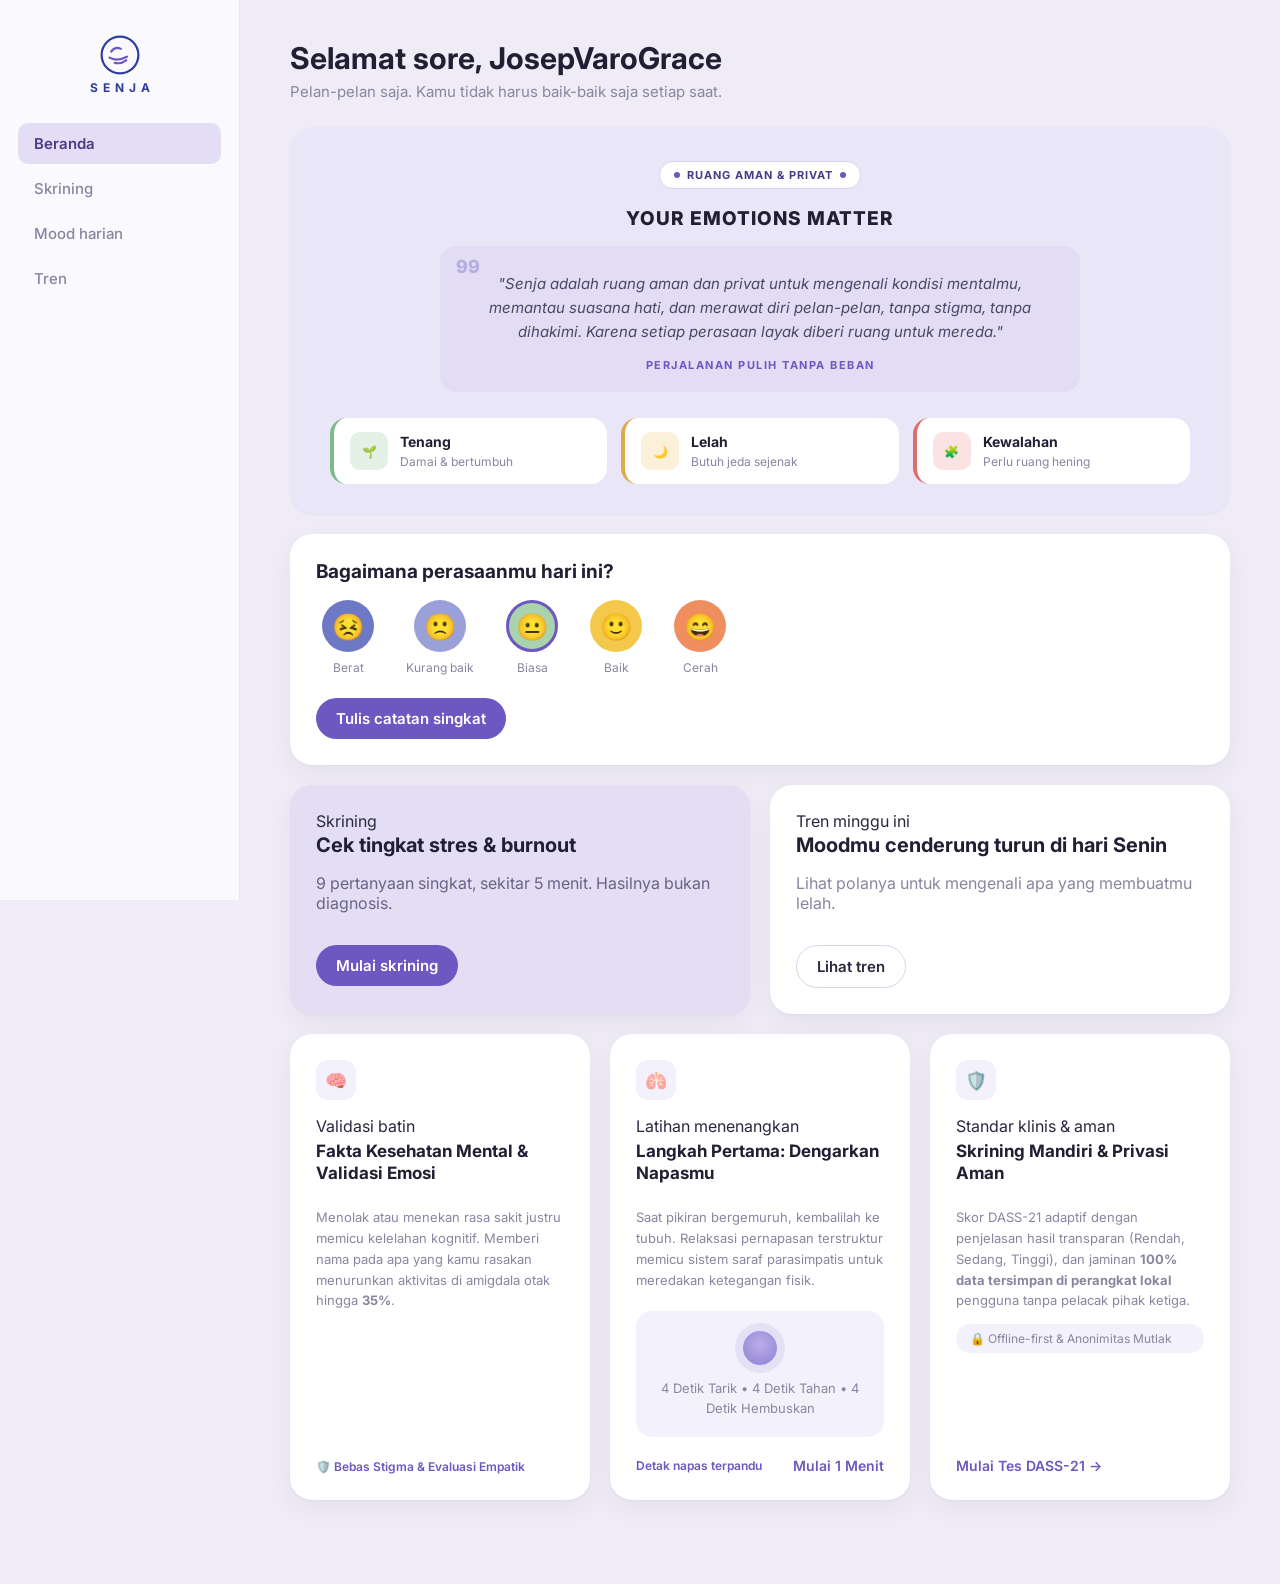
==== index.html @ 93cf0454 "Rapikan struktur folder & tambahkan penyimpanan lokal - Pindahkan CSS ke css/ dan JS ke js/ agar pat" ====
<!DOCTYPE html>
<html lang="id">
<head>
  <meta charset="UTF-8" />
  <meta name="viewport" content="width=device-width, initial-scale=1.0" />
  <title>SENJA — Beranda</title>
  <link rel="preconnect" href="https://fonts.googleapis.com" />
  <link rel="preconnect" href="https://fonts.gstatic.com" crossorigin />
  <link href="https://fonts.googleapis.com/css2?family=Inter:wght@400;500;600;700;800&display=swap" rel="stylesheet" />
  <link rel="stylesheet" href="css/theme.css" />
  <link rel="stylesheet" href="css/home.css" />
</head>
<body data-page="beranda">
  <div class="app">
    <!-- Sidebar -->
    <aside class="sidebar">
      <div class="brand">
        <svg class="logo" viewBox="0 0 48 48" fill="none" xmlns="http://www.w3.org/2000/svg" aria-hidden="true">
          <circle cx="24" cy="24" r="21" stroke="#2f3e9e" stroke-width="2.5"/>
          <path d="M14 20c3-4 7-5 11-3M12 27c5 3 12 3 20-1M18 33c4 1 9 0 13-3" stroke="#6d57c0" stroke-width="2.5" stroke-linecap="round"/>
        </svg>
        <span class="brand-name">SENJA</span>
      </div>
      <nav class="nav">
        <a href="index.html" data-nav="beranda">Beranda</a>
        <a href="skrining.html" data-nav="skrining">Skrining</a>
        <a href="mood.html" data-nav="mood">Mood harian</a>
        <a href="tren.html" data-nav="tren">Tren</a>
      </nav>
    </aside>

    <!-- Main -->
    <main class="main">
      <div class="main-inner">
        <header class="page-head">
          <h1>Selamat sore, JosepVaroGrace</h1>
          <p>Pelan-pelan saja. Kamu tidak harus baik-baik saja setiap saat.</p>
        </header>

        <!-- Hero -->
        <section class="card hero">
          <div class="badge"><span class="dot"></span> Ruang Aman &amp; Privat <span class="dot"></span></div>
          <h2 class="hero-title">YOUR EMOTIONS MATTER</h2>
          <blockquote class="quote">
            <span class="quote-mark">99</span>
            <p>"Senja adalah ruang aman dan privat untuk mengenali kondisi mentalmu, memantau
              suasana hati, dan merawat diri pelan-pelan, tanpa stigma, tanpa dihakimi. Karena setiap
              perasaan layak diberi ruang untuk mereda."</p>
            <div class="quote-foot">Perjalanan pulih tanpa beban</div>
          </blockquote>

          <div class="status-cards">
            <div class="status-card calm">
              <span class="status-ico">🌱</span>
              <div><strong>Tenang</strong><span>Damai &amp; bertumbuh</span></div>
            </div>
            <div class="status-card tired">
              <span class="status-ico">🌙</span>
              <div><strong>Lelah</strong><span>Butuh jeda sejenak</span></div>
            </div>
            <div class="status-card over">
              <span class="status-ico">🧩</span>
              <div><strong>Kewalahan</strong><span>Perlu ruang hening</span></div>
            </div>
          </div>
        </section>

        <!-- Mood picker -->
        <section class="card mood-picker-card">
          <h2>Bagaimana perasaanmu hari ini?</h2>
          <div class="moods" id="homeMoods">
            <button class="mood" data-mood="berat"><span class="face m1">😣</span><span class="label">Berat</span></button>
            <button class="mood" data-mood="kurang"><span class="face m2">🙁</span><span class="label">Kurang baik</span></button>
            <button class="mood active" data-mood="biasa"><span class="face m3">😐</span><span class="label">Biasa</span></button>
            <button class="mood" data-mood="baik"><span class="face m4">🙂</span><span class="label">Baik</span></button>
            <button class="mood" data-mood="cerah"><span class="face m5">😄</span><span class="label">Cerah</span></button>
          </div>
          <a href="mood.html" class="btn btn-primary" style="margin-top:22px">Tulis catatan singkat</a>
        </section>

        <!-- Promo cards -->
        <section class="grid-2 promos">
          <div class="card promo-soft">
            <div class="eyebrow">Skrining</div>
            <h3>Cek tingkat stres &amp; burnout</h3>
            <p class="muted">9 pertanyaan singkat, sekitar 5 menit. Hasilnya bukan diagnosis.</p>
            <a href="skrining.html" class="btn btn-primary">Mulai skrining</a>
          </div>
          <div class="card">
            <div class="eyebrow">Tren minggu ini</div>
            <h3>Moodmu cenderung turun di hari Senin</h3>
            <p class="muted">Lihat polanya untuk mengenali apa yang membuatmu lelah.</p>
            <a href="tren.html" class="btn btn-ghost">Lihat tren</a>
          </div>
        </section>

        <!-- Info cards -->
        <section class="grid-3 info-cards">
          <article class="card info-card">
            <span class="info-ico">🧠</span>
            <div class="eyebrow">Validasi batin</div>
            <h4>Fakta Kesehatan Mental &amp; Validasi Emosi</h4>
            <p class="muted small">Menolak atau menekan rasa sakit justru memicu kelelahan kognitif.
              Memberi nama pada apa yang kamu rasakan menurunkan aktivitas di amigdala otak hingga <strong>35%</strong>.</p>
            <div class="info-foot">🛡️ Bebas Stigma &amp; Evaluasi Empatik</div>
          </article>

          <article class="card info-card">
            <span class="info-ico">🫁</span>
            <div class="eyebrow">Latihan menenangkan</div>
            <h4>Langkah Pertama: Dengarkan Napasmu</h4>
            <p class="muted small">Saat pikiran bergemuruh, kembalilah ke tubuh. Relaksasi pernapasan
              terstruktur memicu sistem saraf parasimpatis untuk meredakan ketegangan fisik.</p>
            <div class="breath-box">
              <div class="breath-dot"></div>
              <span class="small muted">4 Detik Tarik • 4 Detik Tahan • 4 Detik Hembuskan</span>
            </div>
            <div class="info-foot between"><span>Detak napas terpandu</span><a class="link-arrow" href="#">Mulai 1 Menit</a></div>
          </article>

          <article class="card info-card">
            <span class="info-ico">🛡️</span>
            <div class="eyebrow">Standar klinis &amp; aman</div>
            <h4>Skrining Mandiri &amp; Privasi Aman</h4>
            <p class="muted small">Skor DASS-21 adaptif dengan penjelasan hasil transparan
              (Rendah, Sedang, Tinggi), dan jaminan <strong>100% data tersimpan di perangkat lokal</strong>
              pengguna tanpa pelacak pihak ketiga.</p>
            <div class="info-pill">🔒 Offline-first &amp; Anonimitas Mutlak</div>
            <div class="info-foot"><a class="link-arrow" href="skrining.html">Mulai Tes DASS-21 →</a></div>
          </article>
        </section>
      </div>
    </main>
  </div>

  <script src="js/store.js"></script>
  <script src="js/app.js"></script>
  <script>SENJA.singleSelect("#homeMoods", ".mood");</script>
</body>
</html>
---- css/theme.css ----
/* SENJA — shared theme, layout, and components */

:root {
  /* Palette */
  --bg-app: #efecf7;          /* app background (lavender) */
  --bg-sidebar: #faf9fd;      /* sidebar background */
  --bg-card: #ffffff;         /* card surfaces */
  --bg-hero: #e9e6f7;         /* hero / soft purple panels */
  --bg-soft: #f3f1fb;         /* soft fills */
  --bg-amber: #fdeede;        /* warm/amber side panels */

  --primary: #6d57c0;         /* purple brand */
  --primary-dark: #5a46a8;
  --primary-700: #4a3b86;
  --accent-blue: #2f3e9e;     /* deep heading blue */

  --text: #2b2740;            /* main text */
  --text-strong: #211f33;
  --text-muted: #8a85a0;      /* secondary text */
  --text-faint: #a7a3bb;

  --line: #e8e5f1;            /* borders */
  --line-strong: #d9d4ec;

  --calm: #7fb98a;            /* green "tenang" */
  --tired: #e0a94a;           /* amber "lelah" */
  --over: #e06d6d;            /* red "kewalahan" */

  --radius-sm: 10px;
  --radius: 16px;
  --radius-lg: 22px;
  --radius-pill: 999px;

  --shadow-card: 0 1px 2px rgba(45, 38, 86, 0.04), 0 8px 24px rgba(45, 38, 86, 0.06);
  --shadow-soft: 0 1px 2px rgba(45, 38, 86, 0.05);

  --sidebar-w: 240px;
  --content-max: 940px;

  --font: "Inter", -apple-system, BlinkMacSystemFont, "Segoe UI", Roboto, Helvetica, Arial, sans-serif;
}

* { box-sizing: border-box; }

html, body {
  margin: 0;
  padding: 0;
  font-family: var(--font);
  color: var(--text);
  background: var(--bg-app);
  -webkit-font-smoothing: antialiased;
  text-rendering: optimizeLegibility;
}

a { color: inherit; text-decoration: none; }

/* ---------- App shell ---------- */
.app {
  display: flex;
  min-height: 100vh;
}

.sidebar {
  width: var(--sidebar-w);
  flex: 0 0 var(--sidebar-w);
  background: var(--bg-sidebar);
  border-right: 1px solid var(--line);
  padding: 26px 18px;
  position: sticky;
  top: 0;
  height: 100vh;
}

.brand {
  display: flex;
  flex-direction: column;
  align-items: center;
  gap: 4px;
  padding: 8px 0 28px;
}
.brand .logo {
  width: 42px;
  height: 42px;
}
.brand .brand-name {
  font-size: 12px;
  letter-spacing: 5px;
  font-weight: 700;
  color: var(--accent-blue);
  padding-left: 5px;
}

.nav {
  display: flex;
  flex-direction: column;
  gap: 4px;
}
.nav a {
  display: block;
  padding: 11px 16px;
  border-radius: var(--radius-sm);
  color: var(--text-muted);
  font-size: 15px;
  font-weight: 500;
  transition: background 0.15s, color 0.15s;
}
.nav a:hover { background: var(--bg-soft); color: var(--text); }
.nav a.active {
  background: #e4def5;
  color: var(--primary-700);
  font-weight: 600;
}

.main {
  flex: 1;
  padding: 40px 48px 64px;
  min-width: 0;
}
.main-inner { max-width: var(--content-max); margin: 0 auto; }

/* ---------- Headings ---------- */
.page-head { margin-bottom: 26px; }
.page-head .eyebrow {
  font-size: 12px;
  letter-spacing: 1.5px;
  font-weight: 700;
  color: var(--primary);
  text-transform: uppercase;
  margin-bottom: 6px;
}
.page-head h1 {
  font-size: 30px;
  line-height: 1.2;
  margin: 0 0 6px;
  color: var(--text-strong);
  font-weight: 700;
}
.page-head p { margin: 0; color: var(--text-muted); font-size: 15px; }

/* ---------- Cards ---------- */
.card {
  background: var(--bg-card);
  border-radius: var(--radius-lg);
  box-shadow: var(--shadow-card);
  padding: 26px;
}
.card h2 { margin: 0 0 16px; font-size: 19px; color: var(--text-strong); }

/* ---------- Buttons ---------- */
.btn {
  display: inline-flex;
  align-items: center;
  gap: 8px;
  border: none;
  cursor: pointer;
  font-family: inherit;
  font-size: 15px;
  font-weight: 600;
  padding: 11px 20px;
  border-radius: var(--radius-pill);
  transition: background 0.15s, transform 0.08s, box-shadow 0.15s;
}
.btn:active { transform: translateY(1px); }
.btn-primary { background: var(--primary); color: #fff; }
.btn-primary:hover { background: var(--primary-dark); }
.btn-ghost { background: #ffffff; color: var(--text); border: 1px solid var(--line-strong); }
.btn-ghost:hover { background: var(--bg-soft); }
.btn-muted { background: #e4def5; color: var(--primary-700); }
.btn-muted:hover { background: #d8d0ee; }

/* ---------- Chips / pills ---------- */
.chip {
  display: inline-flex;
  align-items: center;
  padding: 7px 15px;
  border-radius: var(--radius-pill);
  background: var(--bg-soft);
  color: var(--text-muted);
  font-size: 13px;
  font-weight: 500;
  border: 1px solid transparent;
  cursor: pointer;
  user-select: none;
}
.chip.active { background: var(--primary); color: #fff; }

.badge {
  display: inline-flex;
  align-items: center;
  gap: 7px;
  padding: 6px 14px;
  border-radius: var(--radius-pill);
  background: #ffffff;
  border: 1px solid var(--line-strong);
  color: var(--primary-700);
  font-size: 11px;
  letter-spacing: 1px;
  font-weight: 700;
  text-transform: uppercase;
}
.badge .dot { width: 6px; height: 6px; border-radius: 50%; background: var(--primary); }

/* ---------- Emoji mood picker ---------- */
.moods { display: flex; gap: 20px; }
.mood {
  display: flex;
  flex-direction: column;
  align-items: center;
  gap: 8px;
  cursor: pointer;
  background: none;
  border: none;
  font-family: inherit;
}
.mood .face {
  width: 52px;
  height: 52px;
  border-radius: 50%;
  display: grid;
  place-items: center;
  font-size: 26px;
  border: 3px solid transparent;
  transition: transform 0.12s, border-color 0.12s;
}
.mood:hover .face { transform: translateY(-2px); }
.mood.active .face { border-color: var(--primary); }
.mood .label { font-size: 12px; color: var(--text-muted); }

.face.m1 { background: #6d79c4; }
.face.m2 { background: #9aa0d8; }
.face.m3 { background: #a9d3ac; }
.face.m4 { background: #f4c84a; }
.face.m5 { background: #ef8f5f; }

/* ---------- Grid helpers ---------- */
.grid-2 { display: grid; grid-template-columns: 1fr 1fr; gap: 20px; }
.grid-3 { display: grid; grid-template-columns: repeat(3, 1fr); gap: 20px; }
.stack { display: flex; flex-direction: column; gap: 20px; }
.row { display: flex; gap: 12px; align-items: center; }

.side-layout { display: grid; grid-template-columns: 1.6fr 1fr; gap: 20px; align-items: start; }

/* ---------- Misc text ---------- */
.muted { color: var(--text-muted); }
.small { font-size: 13px; }
.link-arrow { color: var(--primary); font-weight: 600; font-size: 14px; }

@media (max-width: 860px) {
  .sidebar { display: none; }
  .main { padding: 24px; }
  .grid-2, .grid-3, .side-layout { grid-template-columns: 1fr; }
}
---- css/home.css ----
/* Beranda (Home) page styles */

.main > .main-inner > section { margin-bottom: 20px; }

/* Hero */
.hero {
  background: var(--bg-hero);
  text-align: center;
  padding: 34px 40px 30px;
  box-shadow: var(--shadow-soft);
}
.hero .badge { margin: 0 auto 18px; }
.hero-title {
  font-size: 42px;
  letter-spacing: 1px;
  font-weight: 800;
  color: var(--accent-blue);
  margin: 0 0 22px;
}
.quote {
  position: relative;
  margin: 0 auto 26px;
  max-width: 640px;
  background: #e2ddf4;
  border-radius: var(--radius);
  padding: 26px 30px 20px;
}
.quote p {
  margin: 0 0 14px;
  font-style: italic;
  color: #4b4668;
  font-size: 15px;
  line-height: 1.6;
}
.quote-mark {
  position: absolute;
  top: 10px;
  left: 16px;
  font-weight: 800;
  color: #b7aee0;
  font-size: 18px;
}
.quote-foot {
  font-size: 11px;
  letter-spacing: 1.5px;
  font-weight: 700;
  color: var(--primary);
  text-transform: uppercase;
}

.status-cards { display: grid; grid-template-columns: repeat(3, 1fr); gap: 14px; }
.status-card {
  display: flex;
  align-items: center;
  gap: 12px;
  background: #fff;
  border-radius: var(--radius);
  padding: 14px 16px;
  text-align: left;
  border-left: 4px solid var(--line);
}
.status-card.calm { border-left-color: var(--calm); }
.status-card.tired { border-left-color: var(--tired); }
.status-card.over { border-left-color: var(--over); }
.status-ico {
  width: 38px; height: 38px;
  border-radius: 10px;
  display: grid; place-items: center;
  font-size: 18px;
  background: var(--bg-soft);
}
.status-card.calm .status-ico { background: #e4f1e6; }
.status-card.tired .status-ico { background: #fbf0da; }
.status-card.over .status-ico { background: #fbe3e3; }
.status-card strong { display: block; font-size: 14px; color: var(--text-strong); }
.status-card span { font-size: 12px; color: var(--text-muted); }

/* Mood picker card */
.mood-picker-card .moods { margin-top: 4px; }

/* Promo cards */
.promos h3 { margin: 2px 0 10px; font-size: 20px; color: var(--text-strong); }
.promos .btn { margin-top: 16px; }
.promo-soft { background: #e4def5; }
.promo-soft .muted { color: #6a6388; }

/* Info cards */
.info-card { display: flex; flex-direction: column; }
.info-ico {
  width: 40px; height: 40px;
  border-radius: 12px;
  display: grid; place-items: center;
  background: var(--bg-soft);
  font-size: 18px;
  margin-bottom: 16px;
}
.info-card h4 { margin: 4px 0 10px; font-size: 17px; color: var(--text-strong); line-height: 1.3; }
.info-card p { line-height: 1.6; }
.info-foot {
  margin-top: auto;
  padding-top: 16px;
  font-size: 12px;
  color: var(--primary);
  font-weight: 600;
}
.info-foot.between { display: flex; justify-content: space-between; align-items: center; }
.breath-box {
  background: var(--bg-soft);
  border-radius: var(--radius);
  padding: 20px;
  text-align: center;
  margin: 8px 0 4px;
}
.breath-dot {
  width: 34px; height: 34px; margin: 0 auto 12px;
  border-radius: 50%;
  background: radial-gradient(circle at 50% 40%, #b9aee6, #8f7fd4);
  box-shadow: 0 0 0 8px rgba(143, 127, 212, 0.15);
  animation: breathe 4s ease-in-out infinite;
}
@keyframes breathe {
  0%, 100% { transform: scale(0.85); opacity: 0.8; }
  50% { transform: scale(1.1); opacity: 1; }
}
.info-pill {
  display: inline-flex;
  align-items: center;
  gap: 6px;
  background: var(--bg-soft);
  color: var(--text-muted);
  border-radius: var(--radius-pill);
  padding: 7px 14px;
  font-size: 12px;
  margin-bottom: 4px;
}
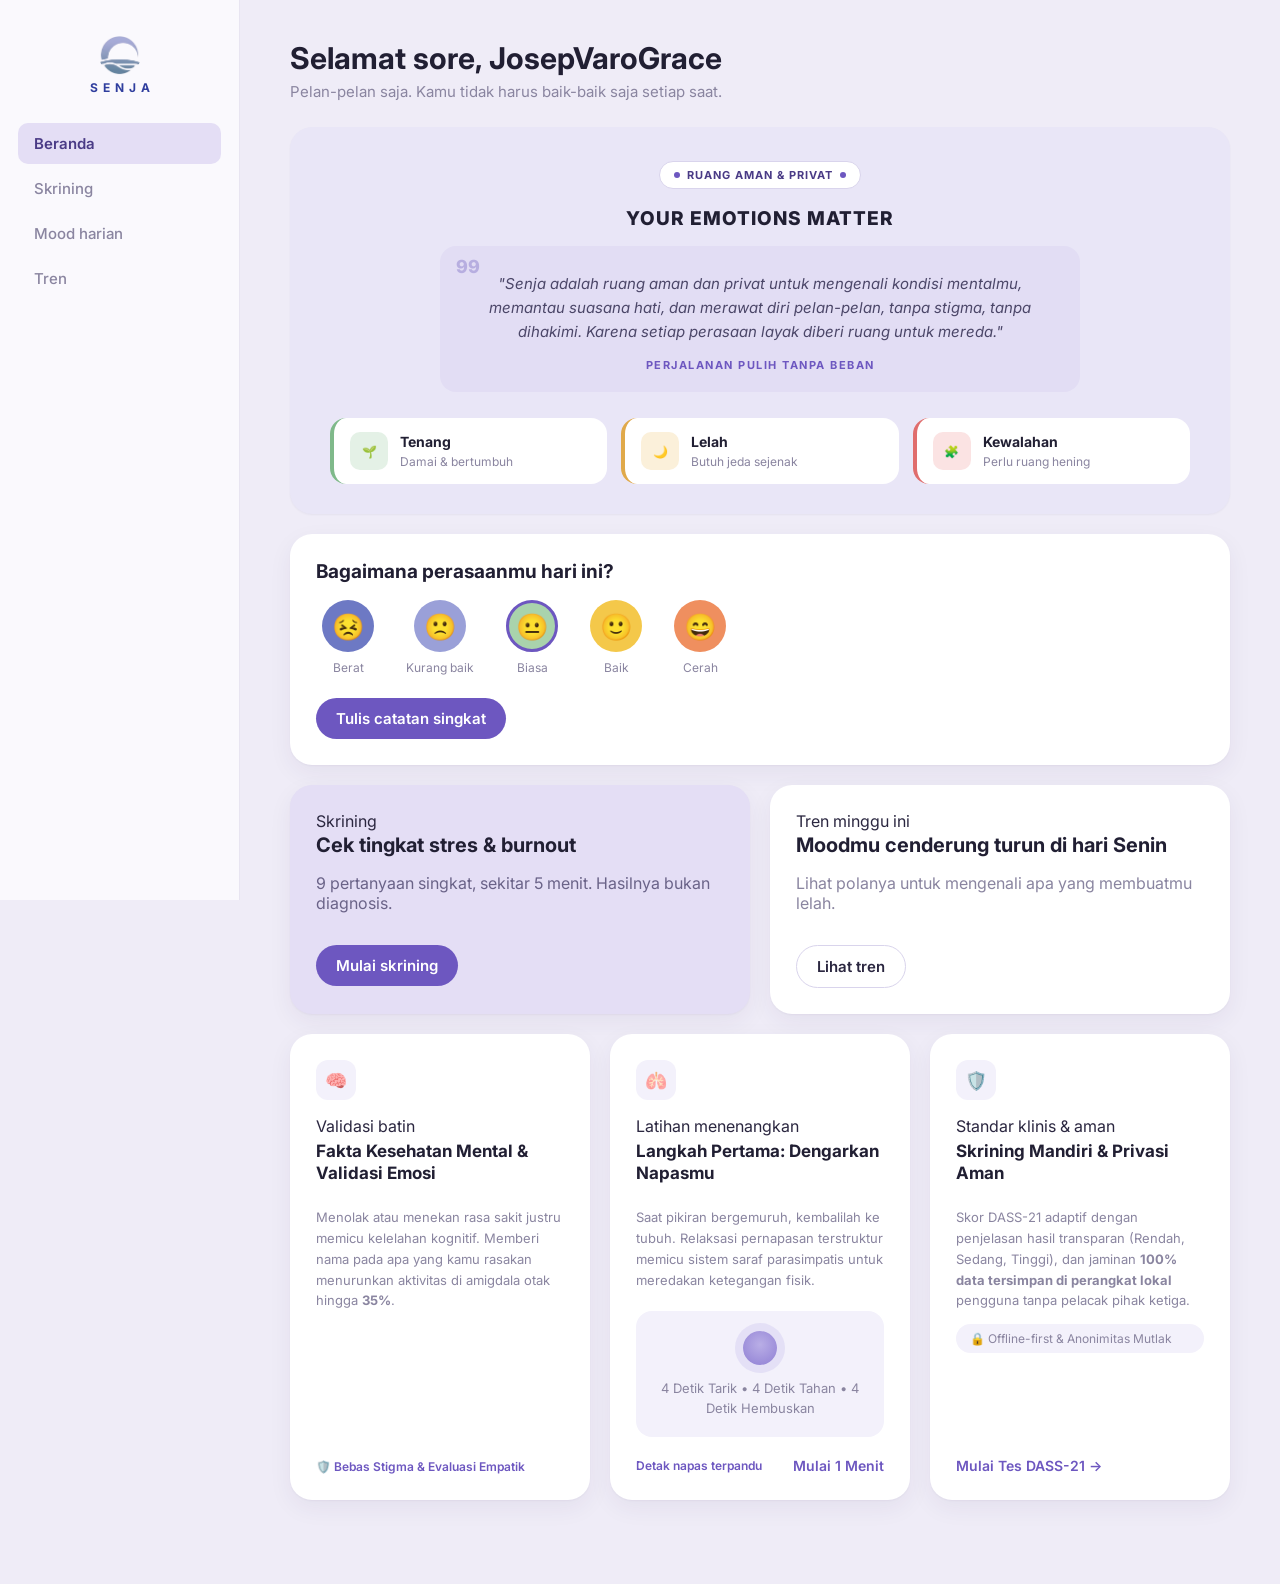
==== commit 3eab407f: "Merge pull request #2 from Varochella/rapih-fitur penyimpanan local dan perbaikan" ====
--- a/index.html
+++ b/index.html
@@ -15,12 +15,10 @@
     <!-- Sidebar -->
     <aside class="sidebar">
       <div class="brand">
-        <svg class="logo" viewBox="0 0 48 48" fill="none" xmlns="http://www.w3.org/2000/svg" aria-hidden="true">
-          <circle cx="24" cy="24" r="21" stroke="#2f3e9e" stroke-width="2.5"/>
-          <path d="M14 20c3-4 7-5 11-3M12 27c5 3 12 3 20-1M18 33c4 1 9 0 13-3" stroke="#6d57c0" stroke-width="2.5" stroke-linecap="round"/>
-        </svg>
+        <img class="logo" src="assets/logo.png" alt="Logo SENJA" />
         <span class="brand-name">SENJA</span>
       </div>
+
       <nav class="nav">
         <a href="index.html" data-nav="beranda">Beranda</a>
         <a href="skrining.html" data-nav="skrining">Skrining</a>
@@ -52,7 +50,7 @@
           <div class="status-cards">
             <div class="status-card calm">
               <span class="status-ico">🌱</span>
-              <div><strong>Tenang</strong><span>Damai &amp; bertumbuh</span></div>
+              <div><strong>Tenang</strong><span>Damai & bertumbuh</span></div>
             </div>
             <div class="status-card tired">
               <span class="status-ico">🌙</span>
@@ -82,7 +80,7 @@
         <section class="grid-2 promos">
           <div class="card promo-soft">
             <div class="eyebrow">Skrining</div>
-            <h3>Cek tingkat stres &amp; burnout</h3>
+            <h3>Cek tingkat stres & burnout</h3>
             <p class="muted">9 pertanyaan singkat, sekitar 5 menit. Hasilnya bukan diagnosis.</p>
             <a href="skrining.html" class="btn btn-primary">Mulai skrining</a>
           </div>
@@ -99,7 +97,7 @@
           <article class="card info-card">
             <span class="info-ico">🧠</span>
             <div class="eyebrow">Validasi batin</div>
-            <h4>Fakta Kesehatan Mental &amp; Validasi Emosi</h4>
+            <h4>Fakta Kesehatan Mental & Validasi Emosi</h4>
             <p class="muted small">Menolak atau menekan rasa sakit justru memicu kelelahan kognitif.
               Memberi nama pada apa yang kamu rasakan menurunkan aktivitas di amigdala otak hingga <strong>35%</strong>.</p>
             <div class="info-foot">🛡️ Bebas Stigma &amp; Evaluasi Empatik</div>
@@ -111,21 +109,21 @@
             <h4>Langkah Pertama: Dengarkan Napasmu</h4>
             <p class="muted small">Saat pikiran bergemuruh, kembalilah ke tubuh. Relaksasi pernapasan
               terstruktur memicu sistem saraf parasimpatis untuk meredakan ketegangan fisik.</p>
-            <div class="breath-box">
-              <div class="breath-dot"></div>
-              <span class="small muted">4 Detik Tarik • 4 Detik Tahan • 4 Detik Hembuskan</span>
+            <div class="breath-box" id="breathBox">
+              <div class="breath-dot" id="breathDot"></div>
+              <span class="small muted" id="breathLabel">4 Detik Tarik • 4 Detik Tahan • 4 Detik Hembuskan</span>
             </div>
-            <div class="info-foot between"><span>Detak napas terpandu</span><a class="link-arrow" href="#">Mulai 1 Menit</a></div>
+            <div class="info-foot between"><span>Detak napas terpandu</span><a class="link-arrow" href="#" id="breathBtn" role="button">Mulai 1 Menit</a></div>
           </article>
 
           <article class="card info-card">
             <span class="info-ico">🛡️</span>
-            <div class="eyebrow">Standar klinis &amp; aman</div>
-            <h4>Skrining Mandiri &amp; Privasi Aman</h4>
+            <div class="eyebrow">Standar klinis & aman</div>
+            <h4>Skrining Mandiri & Privasi Aman</h4>
             <p class="muted small">Skor DASS-21 adaptif dengan penjelasan hasil transparan
               (Rendah, Sedang, Tinggi), dan jaminan <strong>100% data tersimpan di perangkat lokal</strong>
               pengguna tanpa pelacak pihak ketiga.</p>
-            <div class="info-pill">🔒 Offline-first &amp; Anonimitas Mutlak</div>
+            <div class="info-pill">🔒 Offline-first & Anonimitas Mutlak</div>
             <div class="info-foot"><a class="link-arrow" href="skrining.html">Mulai Tes DASS-21 →</a></div>
           </article>
         </section>
@@ -135,6 +133,6 @@
 
   <script src="js/store.js"></script>
   <script src="js/app.js"></script>
-  <script>SENJA.singleSelect("#homeMoods", ".mood");</script>
+  <script src="js/home.js"></script>
 </body>
 </html>
--- a/css/theme.css
+++ b/css/theme.css
@@ -81,6 +81,8 @@
 .brand .logo {
   width: 42px;
   height: 42px;
+  border-radius: 50%;  
+  object-fit: cover;     
 }
 .brand .brand-name {
   font-size: 12px;
@@ -245,8 +247,94 @@
 .small { font-size: 13px; }
 .link-arrow { color: var(--primary); font-weight: 600; font-size: 14px; }
 
+/* ---------- Topbar & hamburger (disembunyikan di layar besar) ---------- */
+.topbar { display: none; }
+.hamburger {
+  display: inline-flex;
+  flex-direction: column;
+  justify-content: center;
+  gap: 5px;
+  width: 42px;
+  height: 42px;
+  padding: 10px;
+  border: none;
+  background: transparent;
+  cursor: pointer;
+  border-radius: var(--radius-sm);
+}
+.hamburger span {
+  display: block;
+  height: 2.5px;
+  width: 100%;
+  background: var(--primary-700);
+  border-radius: 2px;
+  transition: transform 0.25s, opacity 0.2s;
+}
+.nav-overlay { display: none; }
+
+/* ---------- Responsif ---------- */
 @media (max-width: 860px) {
-  .sidebar { display: none; }
+  .topbar {
+    display: flex;
+    align-items: center;
+    gap: 12px;
+    position: sticky;
+    top: 0;
+    z-index: 40;
+    background: var(--bg-sidebar);
+    border-bottom: 1px solid var(--line);
+    padding: 10px 16px;
+  }
+  .topbar-brand {
+    font-size: 13px;
+    letter-spacing: 5px;
+    font-weight: 700;
+    color: var(--accent-blue);
+  }
+
+  .sidebar {
+    position: fixed;
+    top: 0;
+    left: 0;
+    height: 100vh;
+    z-index: 50;
+    transform: translateX(-100%);
+    transition: transform 0.28s ease;
+    box-shadow: 0 0 40px rgba(45, 38, 86, 0.18);
+  }
+  .sidebar.open { transform: translateX(0); }
+
+  .nav-overlay {
+    display: block;
+    position: fixed;
+    inset: 0;
+    z-index: 45;
+    background: rgba(33, 31, 51, 0.4);
+    opacity: 0;
+    pointer-events: none;
+    transition: opacity 0.28s ease;
+  }
+  .nav-overlay.show { opacity: 1; pointer-events: auto; }
+
+  body.nav-open { overflow: hidden; }
+
+  body.nav-open .hamburger span:nth-child(1) { transform: translateY(7.5px) rotate(45deg); }
+  body.nav-open .hamburger span:nth-child(2) { opacity: 0; }
+  body.nav-open .hamburger span:nth-child(3) { transform: translateY(-7.5px) rotate(-45deg); }
+
   .main { padding: 24px; }
   .grid-2, .grid-3, .side-layout { grid-template-columns: 1fr; }
 }
+
+/* Tautan kembali (mis. dari sub-halaman menuju beranda) */
+.back-link {
+  display: inline-flex;
+  align-items: center;
+  gap: 6px;
+  margin-bottom: 14px;
+  color: var(--primary);
+  font-size: 14px;
+  font-weight: 600;
+  transition: color 0.15s;
+}
+.back-link:hover { color: var(--primary-dark); text-decoration: underline; }
--- a/css/home.css
+++ b/css/home.css
@@ -116,12 +116,35 @@
   border-radius: 50%;
   background: radial-gradient(circle at 50% 40%, #b9aee6, #8f7fd4);
   box-shadow: 0 0 0 8px rgba(143, 127, 212, 0.15);
+  /* Animasi lembut default saat latihan belum berjalan. */
   animation: breathe 4s ease-in-out infinite;
+  transition: transform 1s ease-in-out, box-shadow 1s ease-in-out;
 }
 @keyframes breathe {
   0%, 100% { transform: scale(0.85); opacity: 0.8; }
   50% { transform: scale(1.1); opacity: 1; }
 }
+
+/* Saat latihan aktif, animasi default dimatikan dan setiap fase
+   mengatur ukuran lingkaran lewat transition (dikendalikan home.js). */
+.breath-box.active .breath-dot { animation: none; opacity: 1; }
+.breath-dot.inhale {
+  transform: scale(1.8);
+  box-shadow: 0 0 0 14px rgba(143, 127, 212, 0.18);
+}
+.breath-dot.hold {
+  transform: scale(1.8);
+  box-shadow: 0 0 0 14px rgba(244, 200, 74, 0.25);
+}
+.breath-dot.exhale {
+  transform: scale(0.8);
+  box-shadow: 0 0 0 6px rgba(143, 127, 212, 0.12);
+}
+.breath-box.active {
+  outline: 2px solid rgba(143, 127, 212, 0.25);
+  outline-offset: 2px;
+}
+
 .info-pill {
   display: inline-flex;
   align-items: center;
@@ -132,4 +155,4 @@
   padding: 7px 14px;
   font-size: 12px;
   margin-bottom: 4px;
-}
+}
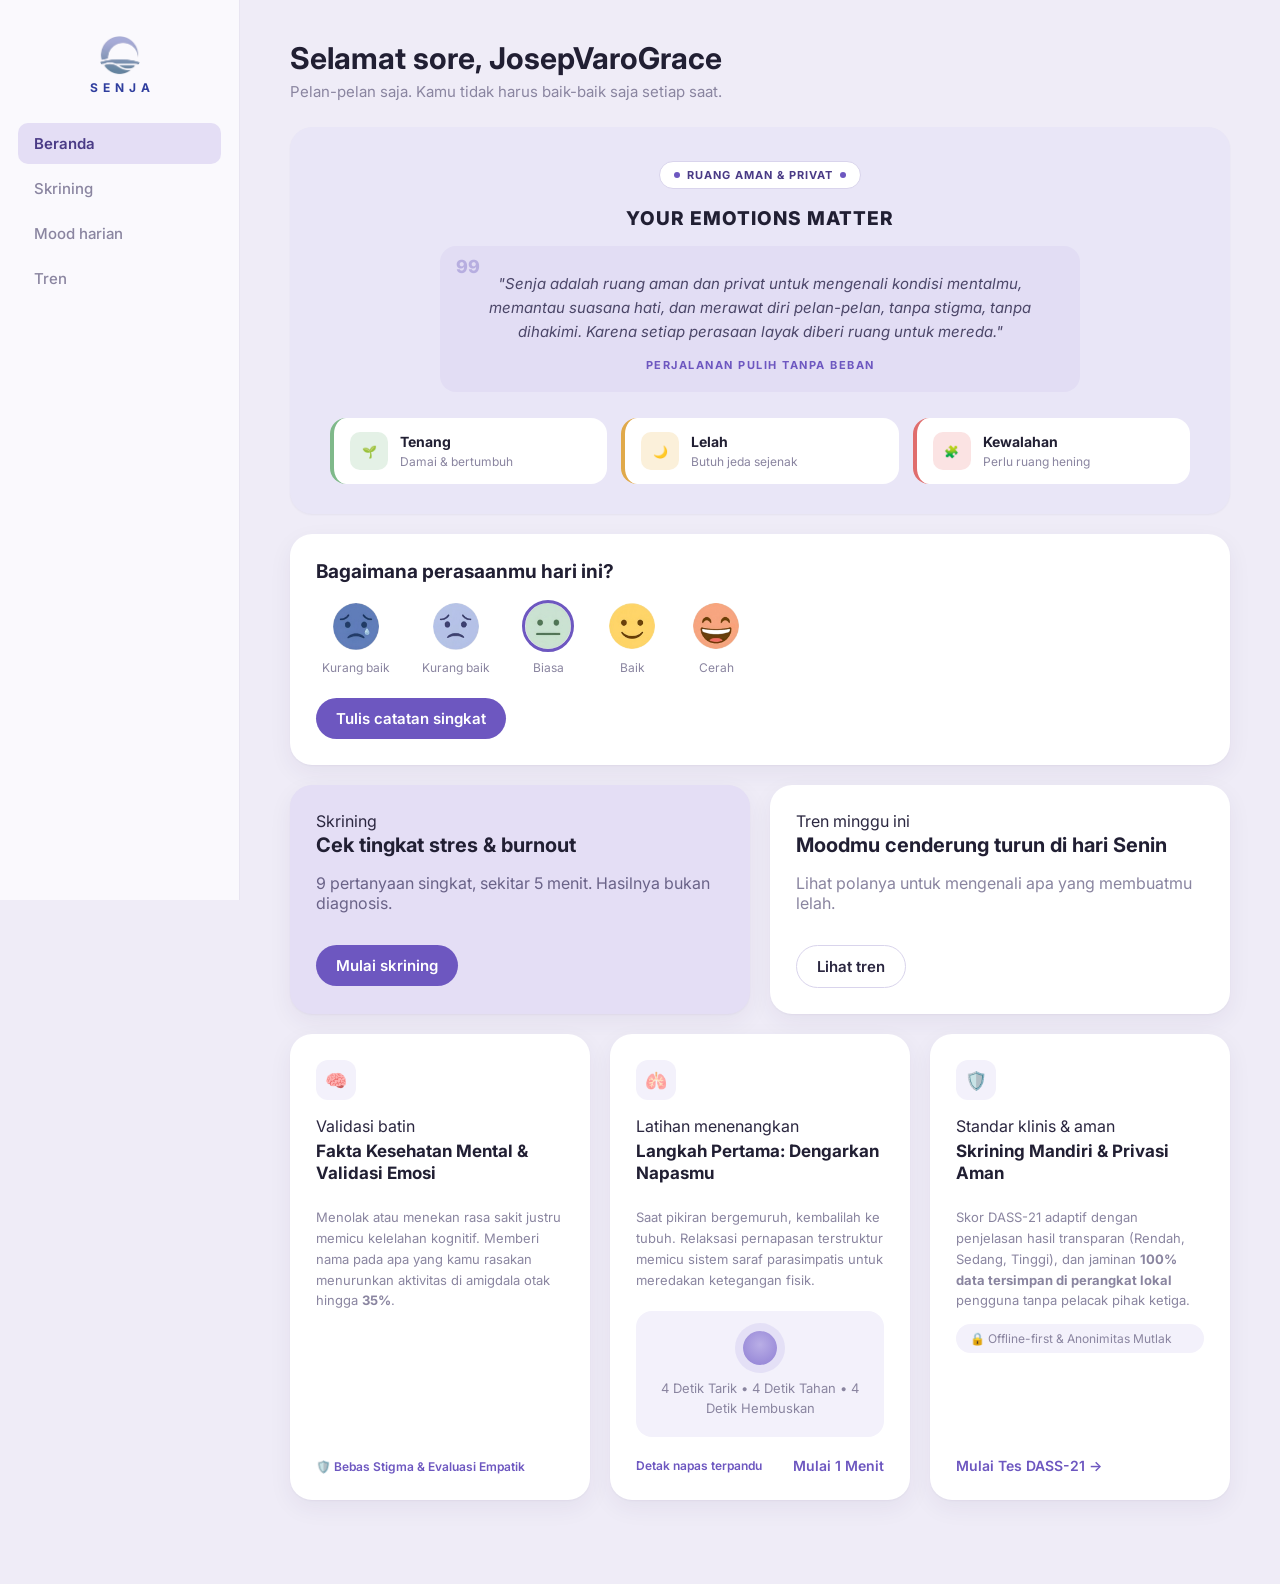
==== commit 176e18db: "Merge pull request #3 from Varochella/rapih-fitur merapihkan style dan emoji" ====
--- a/index.html
+++ b/index.html
@@ -27,7 +27,6 @@
       </nav>
     </aside>
 
-    <!-- Main -->
     <main class="main">
       <div class="main-inner">
         <header class="page-head">
@@ -35,7 +34,6 @@
           <p>Pelan-pelan saja. Kamu tidak harus baik-baik saja setiap saat.</p>
         </header>
 
-        <!-- Hero -->
         <section class="card hero">
           <div class="badge"><span class="dot"></span> Ruang Aman &amp; Privat <span class="dot"></span></div>
           <h2 class="hero-title">YOUR EMOTIONS MATTER</h2>
@@ -63,20 +61,18 @@
           </div>
         </section>
 
-        <!-- Mood picker -->
         <section class="card mood-picker-card">
           <h2>Bagaimana perasaanmu hari ini?</h2>
           <div class="moods" id="homeMoods">
-            <button class="mood" data-mood="berat"><span class="face m1">😣</span><span class="label">Berat</span></button>
-            <button class="mood" data-mood="kurang"><span class="face m2">🙁</span><span class="label">Kurang baik</span></button>
-            <button class="mood active" data-mood="biasa"><span class="face m3">😐</span><span class="label">Biasa</span></button>
-            <button class="mood" data-mood="baik"><span class="face m4">🙂</span><span class="label">Baik</span></button>
-            <button class="mood" data-mood="cerah"><span class="face m5">😄</span><span class="label">Cerah</span></button>
+            <button class="mood" data-mood="kurang"><span class="face m1"></span><span class="label">Kurang baik</span></button>
+            <button class="mood" data-mood="kurang"><span class="face m2"></span><span class="label">Kurang baik</span></button>
+            <button class="mood active" data-mood="biasa"><span class="face m3"></span><span class="label">Biasa</span></button>
+            <button class="mood" data-mood="baik"><span class="face m4"></span><span class="label">Baik</span></button>
+            <button class="mood" data-mood="cerah"><span class="face m5"></span><span class="label">Cerah</span></button>
           </div>
           <a href="mood.html" class="btn btn-primary" style="margin-top:22px">Tulis catatan singkat</a>
         </section>
 
-        <!-- Promo cards -->
         <section class="grid-2 promos">
           <div class="card promo-soft">
             <div class="eyebrow">Skrining</div>
@@ -92,7 +88,6 @@
           </div>
         </section>
 
-        <!-- Info cards -->
         <section class="grid-3 info-cards">
           <article class="card info-card">
             <span class="info-ico">🧠</span>
--- a/css/theme.css
+++ b/css/theme.css
@@ -1,30 +1,27 @@
-/* SENJA — shared theme, layout, and components */
-
 :root {
-  /* Palette */
-  --bg-app: #efecf7;          /* app background (lavender) */
-  --bg-sidebar: #faf9fd;      /* sidebar background */
-  --bg-card: #ffffff;         /* card surfaces */
-  --bg-hero: #e9e6f7;         /* hero / soft purple panels */
-  --bg-soft: #f3f1fb;         /* soft fills */
-  --bg-amber: #fdeede;        /* warm/amber side panels */
-
-  --primary: #6d57c0;         /* purple brand */
+  --bg-app: #efecf7;          
+  --bg-sidebar: #faf9fd;      
+  --bg-card: #ffffff;         
+  --bg-hero: #e9e6f7;         
+  --bg-soft: #f3f1fb;         
+  --bg-amber: #fdeede;        
+
+  --primary: #6d57c0;         
   --primary-dark: #5a46a8;
   --primary-700: #4a3b86;
-  --accent-blue: #2f3e9e;     /* deep heading blue */
-
-  --text: #2b2740;            /* main text */
+  --accent-blue: #2f3e9e;     
+
+  --text: #2b2740;            
   --text-strong: #211f33;
-  --text-muted: #8a85a0;      /* secondary text */
+  --text-muted: #8a85a0;      
   --text-faint: #a7a3bb;
 
-  --line: #e8e5f1;            /* borders */
+  --line: #e8e5f1;            
   --line-strong: #d9d4ec;
 
-  --calm: #7fb98a;            /* green "tenang" */
-  --tired: #e0a94a;           /* amber "lelah" */
-  --over: #e06d6d;            /* red "kewalahan" */
+  --calm: #7fb98a;            
+  --tired: #e0a94a;           
+  --over: #e06d6d;            
 
   --radius-sm: 10px;
   --radius: 16px;
@@ -54,7 +51,6 @@
 
 a { color: inherit; text-decoration: none; }
 
-/* ---------- App shell ---------- */
 .app {
   display: flex;
   min-height: 100vh;
@@ -120,7 +116,6 @@
 }
 .main-inner { max-width: var(--content-max); margin: 0 auto; }
 
-/* ---------- Headings ---------- */
 .page-head { margin-bottom: 26px; }
 .page-head .eyebrow {
   font-size: 12px;
@@ -139,7 +134,6 @@
 }
 .page-head p { margin: 0; color: var(--text-muted); font-size: 15px; }
 
-/* ---------- Cards ---------- */
 .card {
   background: var(--bg-card);
   border-radius: var(--radius-lg);
@@ -148,7 +142,6 @@
 }
 .card h2 { margin: 0 0 16px; font-size: 19px; color: var(--text-strong); }
 
-/* ---------- Buttons ---------- */
 .btn {
   display: inline-flex;
   align-items: center;
@@ -170,7 +163,6 @@
 .btn-muted { background: #e4def5; color: var(--primary-700); }
 .btn-muted:hover { background: #d8d0ee; }
 
-/* ---------- Chips / pills ---------- */
 .chip {
   display: inline-flex;
   align-items: center;
@@ -202,7 +194,6 @@
 }
 .badge .dot { width: 6px; height: 6px; border-radius: 50%; background: var(--primary); }
 
-/* ---------- Emoji mood picker ---------- */
 .moods { display: flex; gap: 20px; }
 .mood {
   display: flex;
@@ -228,13 +219,19 @@
 .mood.active .face { border-color: var(--primary); }
 .mood .label { font-size: 12px; color: var(--text-muted); }
 
-.face.m1 { background: #6d79c4; }
-.face.m2 { background: #9aa0d8; }
-.face.m3 { background: #a9d3ac; }
-.face.m4 { background: #f4c84a; }
-.face.m5 { background: #ef8f5f; }
-
-/* ---------- Grid helpers ---------- */
+.face.m1 { background-image: url("../assets/emoji1.png"); }
+.face.m2 { background-image: url("../assets/emoji2.png"); }
+.face.m3 { background-image: url("../assets/emoji3.png"); }
+.face.m4 { background-image: url("../assets/emoji4.png"); }
+.face.m5 { background-image: url("../assets/emoji5.png"); }
+
+.face {
+  background-size: cover;
+  background-position: center;
+  background-repeat: no-repeat;
+}
+
+
 .grid-2 { display: grid; grid-template-columns: 1fr 1fr; gap: 20px; }
 .grid-3 { display: grid; grid-template-columns: repeat(3, 1fr); gap: 20px; }
 .stack { display: flex; flex-direction: column; gap: 20px; }
@@ -242,12 +239,10 @@
 
 .side-layout { display: grid; grid-template-columns: 1.6fr 1fr; gap: 20px; align-items: start; }
 
-/* ---------- Misc text ---------- */
 .muted { color: var(--text-muted); }
 .small { font-size: 13px; }
 .link-arrow { color: var(--primary); font-weight: 600; font-size: 14px; }
 
-/* ---------- Topbar & hamburger (disembunyikan di layar besar) ---------- */
 .topbar { display: none; }
 .hamburger {
   display: inline-flex;
@@ -272,7 +267,6 @@
 }
 .nav-overlay { display: none; }
 
-/* ---------- Responsif ---------- */
 @media (max-width: 860px) {
   .topbar {
     display: flex;
@@ -326,7 +320,6 @@
   .grid-2, .grid-3, .side-layout { grid-template-columns: 1fr; }
 }
 
-/* Tautan kembali (mis. dari sub-halaman menuju beranda) */
 .back-link {
   display: inline-flex;
   align-items: center;
--- a/css/home.css
+++ b/css/home.css
@@ -1,8 +1,5 @@
-/* Beranda (Home) page styles */
-
 .main > .main-inner > section { margin-bottom: 20px; }
 
-/* Hero */
 .hero {
   background: var(--bg-hero);
   text-align: center;
@@ -75,16 +72,13 @@
 .status-card strong { display: block; font-size: 14px; color: var(--text-strong); }
 .status-card span { font-size: 12px; color: var(--text-muted); }
 
-/* Mood picker card */
 .mood-picker-card .moods { margin-top: 4px; }
 
-/* Promo cards */
 .promos h3 { margin: 2px 0 10px; font-size: 20px; color: var(--text-strong); }
 .promos .btn { margin-top: 16px; }
 .promo-soft { background: #e4def5; }
 .promo-soft .muted { color: #6a6388; }
 
-/* Info cards */
 .info-card { display: flex; flex-direction: column; }
 .info-ico {
   width: 40px; height: 40px;
@@ -125,8 +119,6 @@
   50% { transform: scale(1.1); opacity: 1; }
 }
 
-/* Saat latihan aktif, animasi default dimatikan dan setiap fase
-   mengatur ukuran lingkaran lewat transition (dikendalikan home.js). */
 .breath-box.active .breath-dot { animation: none; opacity: 1; }
 .breath-dot.inhale {
   transform: scale(1.8);
